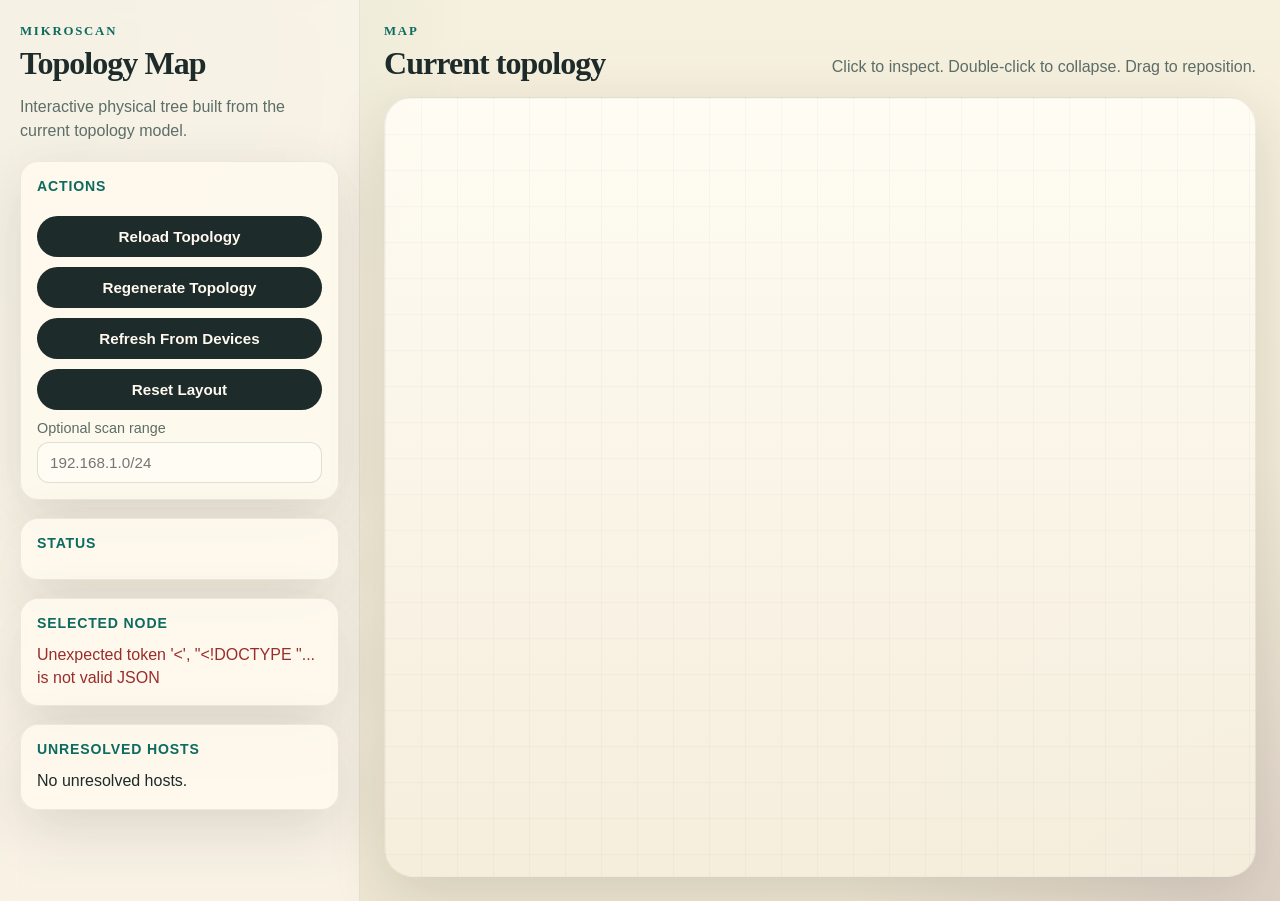
==== addons/mikroscan/app/web/index.html @ fddc59d4 "Add Home Assistant app packaging for Mikroscan Add a Home Assistant app repository scaffold with a M" ====
<!DOCTYPE html>
<html lang="en">
<head>
  <meta charset="utf-8">
  <meta name="viewport" content="width=device-width, initial-scale=1">
  <title>Mikroscan Topology</title>
  <link rel="stylesheet" href="styles.css">
</head>
<body>
  <div class="shell">
    <aside class="sidebar">
      <div class="brand">
        <div class="eyebrow">Mikroscan</div>
        <h1>Topology Map</h1>
        <p class="lede">Interactive physical tree built from the current topology model.</p>
      </div>

      <section class="panel actions">
        <div class="panel-title">Actions</div>
        <button id="refresh-topology" type="button">Reload Topology</button>
        <button id="generate-topology" type="button">Regenerate Topology</button>
        <button id="scan-network" type="button">Refresh From Devices</button>
        <button id="reset-layout" type="button">Reset Layout</button>
        <label class="field">
          <span>Optional scan range</span>
          <input id="scan-range" type="text" placeholder="192.168.1.0/24">
        </label>
      </section>

      <section class="panel status">
        <div class="panel-title">Status</div>
        <dl id="status-grid" class="status-grid"></dl>
      </section>

      <section class="panel details">
        <div class="panel-title">Selected Node</div>
        <div id="node-details" class="details-body">Click a node to inspect it.</div>
      </section>

      <section class="panel unresolved">
        <div class="panel-title">Unresolved Hosts</div>
        <div id="unresolved-hosts" class="unresolved-list">No unresolved hosts.</div>
      </section>
    </aside>

    <main class="workspace">
      <div class="workspace-header">
        <div>
          <div class="eyebrow">Map</div>
          <h2 id="map-title">Current topology</h2>
        </div>
        <div class="hint">Click to inspect. Double-click to collapse. Drag to reposition.</div>
      </div>

      <div id="canvas-wrapper" class="canvas-wrapper">
        <svg id="edge-layer" class="edge-layer"></svg>
        <div id="node-layer" class="node-layer"></div>
      </div>
    </main>
  </div>

  <script src="app.js"></script>
</body>
</html>
---- addons/mikroscan/app/web/styles.css ----
:root {
  --bg: #efe7d2;
  --paper: rgba(255, 250, 238, 0.88);
  --ink: #1d2b2a;
  --muted: #5d6d68;
  --line: rgba(29, 43, 42, 0.18);
  --accent: #0d6b60;
  --accent-soft: rgba(13, 107, 96, 0.12);
  --device: #1b5e7a;
  --interface: #8a4f21;
  --host: #436b24;
  --segment: #6b3f78;
  --danger: #9b2c2c;
  --shadow: 0 18px 60px rgba(33, 32, 27, 0.14);
}

* {
  box-sizing: border-box;
}

html,
body {
  margin: 0;
  min-height: 100%;
  background:
    radial-gradient(circle at top left, rgba(13, 107, 96, 0.12), transparent 30%),
    radial-gradient(circle at bottom right, rgba(107, 63, 120, 0.12), transparent 28%),
    linear-gradient(180deg, #f6f0de 0%, #efe7d2 100%);
  color: var(--ink);
  font-family: Georgia, "Times New Roman", serif;
}

body {
  min-height: 100vh;
}

.shell {
  display: grid;
  grid-template-columns: 360px minmax(0, 1fr);
  min-height: 100vh;
}

.sidebar {
  padding: 24px 20px;
  border-right: 1px solid rgba(29, 43, 42, 0.08);
  background: rgba(250, 245, 234, 0.82);
  backdrop-filter: blur(10px);
}

.workspace {
  padding: 24px;
  min-width: 0;
}

.brand h1,
.workspace-header h2 {
  margin: 0;
  font-size: 2rem;
  line-height: 1;
  letter-spacing: -0.03em;
}

.lede,
.hint,
.panel,
.status-grid,
.details-body,
.unresolved-list,
button,
input {
  font-family: "Trebuchet MS", "Lucida Sans Unicode", "Lucida Grande", sans-serif;
}

.eyebrow {
  margin-bottom: 8px;
  color: var(--accent);
  font-size: 0.8rem;
  font-weight: 700;
  text-transform: uppercase;
  letter-spacing: 0.14em;
}

.lede,
.hint {
  color: var(--muted);
  line-height: 1.5;
}

.panel {
  margin-top: 18px;
  padding: 16px;
  background: var(--paper);
  border: 1px solid rgba(29, 43, 42, 0.08);
  border-radius: 18px;
  box-shadow: var(--shadow);
}

.panel-title {
  margin-bottom: 12px;
  font-size: 0.88rem;
  font-weight: 700;
  color: var(--accent);
  letter-spacing: 0.06em;
  text-transform: uppercase;
}

.actions {
  display: grid;
  gap: 10px;
}

button {
  border: 0;
  border-radius: 999px;
  padding: 12px 16px;
  background: var(--ink);
  color: #fff9f0;
  font-size: 0.95rem;
  font-weight: 700;
  cursor: pointer;
  transition: transform 120ms ease, opacity 120ms ease, background 120ms ease;
}

button:hover {
  transform: translateY(-1px);
}

button:disabled {
  opacity: 0.55;
  cursor: not-allowed;
  transform: none;
}

.field {
  display: grid;
  gap: 6px;
  font-size: 0.9rem;
  color: var(--muted);
}

input {
  border: 1px solid rgba(29, 43, 42, 0.14);
  border-radius: 12px;
  padding: 11px 12px;
  background: rgba(255, 252, 244, 0.92);
  color: var(--ink);
  font-size: 0.95rem;
}

.status-grid {
  display: grid;
  grid-template-columns: max-content 1fr;
  gap: 8px 12px;
  margin: 0;
}

.status-grid dt {
  color: var(--muted);
  font-weight: 700;
}

.status-grid dd {
  margin: 0;
}

.details-body,
.unresolved-list {
  color: var(--ink);
  line-height: 1.45;
}

.details-body dl {
  display: grid;
  grid-template-columns: max-content 1fr;
  gap: 8px 12px;
  margin: 0;
}

.details-body dt {
  color: var(--muted);
  font-weight: 700;
}

.details-body dd {
  margin: 0;
  word-break: break-word;
}

.unresolved-list ul {
  margin: 0;
  padding-left: 18px;
}

.workspace-header {
  display: flex;
  justify-content: space-between;
  align-items: end;
  gap: 16px;
  margin-bottom: 18px;
}

.canvas-wrapper {
  position: relative;
  overflow: auto;
  height: calc(100vh - 120px);
  border: 1px solid rgba(29, 43, 42, 0.08);
  border-radius: 28px;
  background:
    linear-gradient(90deg, rgba(29, 43, 42, 0.03) 1px, transparent 1px),
    linear-gradient(rgba(29, 43, 42, 0.03) 1px, transparent 1px),
    linear-gradient(180deg, rgba(255, 252, 244, 0.95), rgba(245, 238, 221, 0.95));
  background-size: 36px 36px, 36px 36px, auto;
  box-shadow: var(--shadow);
}

.edge-layer,
.node-layer {
  position: absolute;
  inset: 0;
}

.edge-layer {
  overflow: visible;
  pointer-events: none;
}

.edge-line {
  stroke: var(--line);
  stroke-width: 2.5;
  fill: none;
}

.node-layer {
  pointer-events: none;
}

.topology-node {
  position: absolute;
  min-width: 180px;
  max-width: 260px;
  padding: 10px 12px;
  border-radius: 16px;
  border: 1px solid rgba(29, 43, 42, 0.08);
  background: rgba(255, 251, 242, 0.94);
  box-shadow: 0 10px 28px rgba(29, 43, 42, 0.12);
  cursor: grab;
  pointer-events: auto;
  user-select: none;
}

.topology-node.selected {
  outline: 3px solid rgba(13, 107, 96, 0.24);
}

.topology-node.collapsed {
  opacity: 0.84;
}

.topology-node.device {
  border-left: 8px solid var(--device);
}

.topology-node.interface {
  border-left: 8px solid var(--interface);
}

.topology-node.host {
  border-left: 8px solid var(--host);
}

.topology-node.segment {
  border-left: 8px solid var(--segment);
}

.node-kind {
  margin-bottom: 4px;
  color: var(--muted);
  font-size: 0.72rem;
  font-weight: 700;
  text-transform: uppercase;
  letter-spacing: 0.12em;
}

.node-label {
  font-size: 0.98rem;
  font-weight: 700;
  line-height: 1.3;
  word-break: break-word;
}

.node-meta {
  margin-top: 6px;
  color: var(--muted);
  font-size: 0.8rem;
  line-height: 1.35;
  word-break: break-word;
}

.pill {
  display: inline-flex;
  align-items: center;
  margin: 4px 8px 0 0;
  padding: 3px 8px;
  border-radius: 999px;
  background: var(--accent-soft);
  color: var(--accent);
  font-size: 0.76rem;
  font-weight: 700;
}

.error {
  color: var(--danger);
}

@media (max-width: 1080px) {
  .shell {
    grid-template-columns: 1fr;
  }

  .sidebar {
    border-right: 0;
    border-bottom: 1px solid rgba(29, 43, 42, 0.08);
  }

  .workspace {
    padding-top: 18px;
  }

  .workspace-header {
    flex-direction: column;
    align-items: start;
  }

  .canvas-wrapper {
    height: 72vh;
  }
}
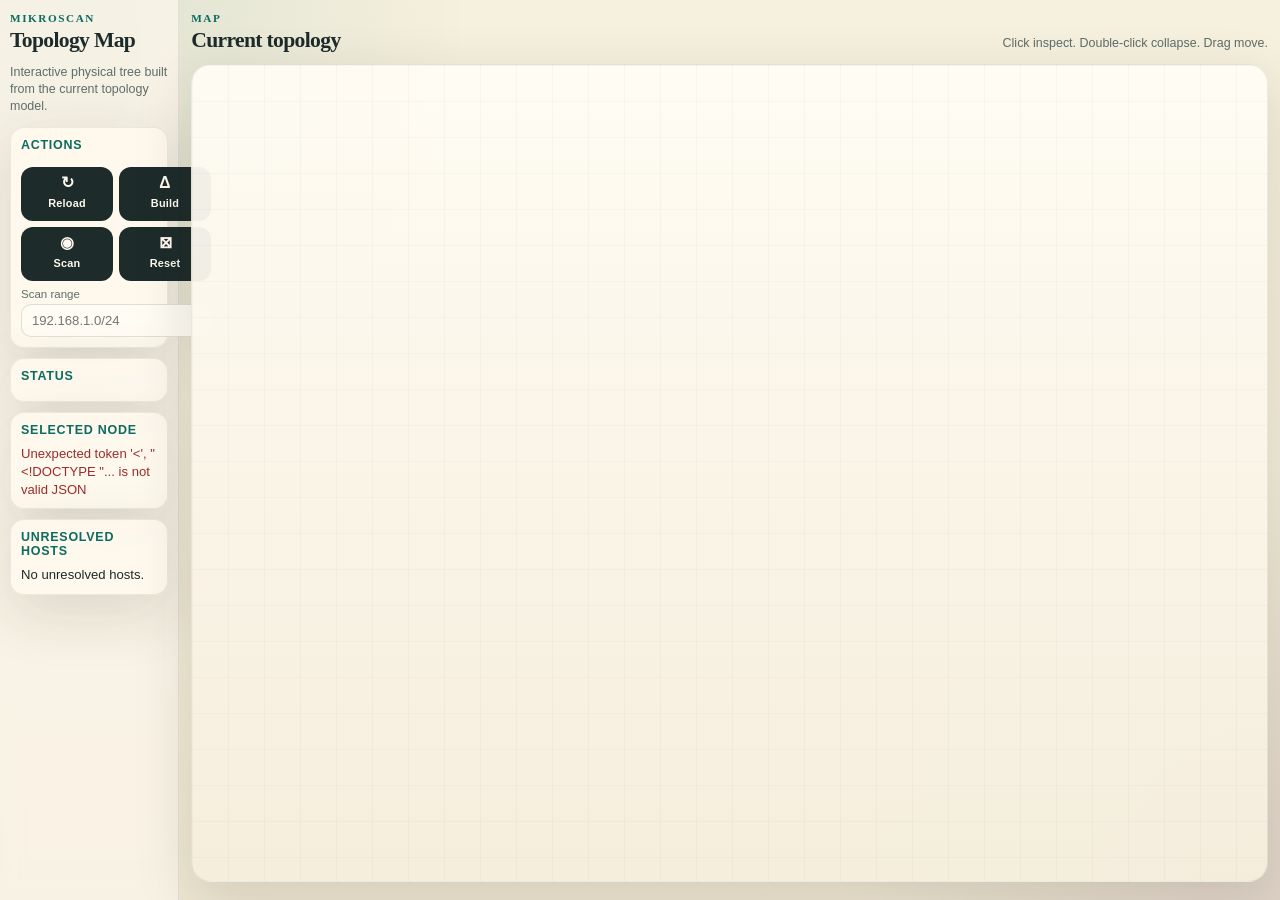
==== commit 7b4f4bd6: "Sync add-on bundled web UI Update the web assets bundled into the Home Assistant add-on so its ingre" ====
--- a/addons/mikroscan/app/web/index.html
+++ b/addons/mikroscan/app/web/index.html
@@ -17,12 +17,26 @@
 
       <section class="panel actions">
         <div class="panel-title">Actions</div>
-        <button id="refresh-topology" type="button">Reload Topology</button>
-        <button id="generate-topology" type="button">Regenerate Topology</button>
-        <button id="scan-network" type="button">Refresh From Devices</button>
-        <button id="reset-layout" type="button">Reset Layout</button>
+        <div class="action-grid">
+          <button id="refresh-topology" class="icon-button" type="button" title="Reload topology" aria-label="Reload topology">
+            <span class="icon" aria-hidden="true">&#8635;</span>
+            <span class="button-label">Reload</span>
+          </button>
+          <button id="generate-topology" class="icon-button" type="button" title="Regenerate topology" aria-label="Regenerate topology">
+            <span class="icon" aria-hidden="true">&#916;</span>
+            <span class="button-label">Build</span>
+          </button>
+          <button id="scan-network" class="icon-button" type="button" title="Refresh from devices" aria-label="Refresh from devices">
+            <span class="icon" aria-hidden="true">&#9673;</span>
+            <span class="button-label">Scan</span>
+          </button>
+          <button id="reset-layout" class="icon-button" type="button" title="Reset layout" aria-label="Reset layout">
+            <span class="icon" aria-hidden="true">&#8864;</span>
+            <span class="button-label">Reset</span>
+          </button>
+        </div>
         <label class="field">
-          <span>Optional scan range</span>
+          <span>Scan range</span>
           <input id="scan-range" type="text" placeholder="192.168.1.0/24">
         </label>
       </section>
@@ -49,7 +63,7 @@
           <div class="eyebrow">Map</div>
           <h2 id="map-title">Current topology</h2>
         </div>
-        <div class="hint">Click to inspect. Double-click to collapse. Drag to reposition.</div>
+        <div class="hint">Click inspect. Double-click collapse. Drag move.</div>
       </div>
 
       <div id="canvas-wrapper" class="canvas-wrapper">
--- a/addons/mikroscan/app/web/styles.css
+++ b/addons/mikroscan/app/web/styles.css
@@ -36,26 +36,26 @@
 
 .shell {
   display: grid;
-  grid-template-columns: 360px minmax(0, 1fr);
+  grid-template-columns: clamp(160px, 14vw, 220px) minmax(0, 1fr);
   min-height: 100vh;
 }
 
 .sidebar {
-  padding: 24px 20px;
+  padding: 12px 10px;
   border-right: 1px solid rgba(29, 43, 42, 0.08);
   background: rgba(250, 245, 234, 0.82);
   backdrop-filter: blur(10px);
 }
 
 .workspace {
-  padding: 24px;
+  padding: 12px;
   min-width: 0;
 }
 
 .brand h1,
 .workspace-header h2 {
   margin: 0;
-  font-size: 2rem;
+  font-size: 1.35rem;
   line-height: 1;
   letter-spacing: -0.03em;
 }
@@ -72,9 +72,9 @@
 }
 
 .eyebrow {
-  margin-bottom: 8px;
+  margin-bottom: 6px;
   color: var(--accent);
-  font-size: 0.8rem;
+  font-size: 0.7rem;
   font-weight: 700;
   text-transform: uppercase;
   letter-spacing: 0.14em;
@@ -83,21 +83,22 @@
 .lede,
 .hint {
   color: var(--muted);
-  line-height: 1.5;
+  line-height: 1.35;
+  font-size: 0.78rem;
 }
 
 .panel {
-  margin-top: 18px;
-  padding: 16px;
+  margin-top: 10px;
+  padding: 10px;
   background: var(--paper);
   border: 1px solid rgba(29, 43, 42, 0.08);
-  border-radius: 18px;
+  border-radius: 14px;
   box-shadow: var(--shadow);
 }
 
 .panel-title {
-  margin-bottom: 12px;
-  font-size: 0.88rem;
+  margin-bottom: 8px;
+  font-size: 0.78rem;
   font-weight: 700;
   color: var(--accent);
   letter-spacing: 0.06em;
@@ -106,19 +107,43 @@
 
 .actions {
   display: grid;
-  gap: 10px;
+  gap: 7px;
+}
+
+.action-grid {
+  display: grid;
+  grid-template-columns: repeat(2, minmax(0, 1fr));
+  gap: 6px;
 }
 
 button {
   border: 0;
-  border-radius: 999px;
-  padding: 12px 16px;
+  border-radius: 12px;
+  padding: 8px 10px;
   background: var(--ink);
   color: #fff9f0;
-  font-size: 0.95rem;
+  font-size: 0.76rem;
   font-weight: 700;
   cursor: pointer;
   transition: transform 120ms ease, opacity 120ms ease, background 120ms ease;
+}
+
+.icon-button {
+  display: inline-grid;
+  justify-items: center;
+  gap: 3px;
+  min-height: 54px;
+  text-align: center;
+}
+
+.icon-button .icon {
+  font-size: 0.98rem;
+  line-height: 1;
+}
+
+.icon-button .button-label {
+  font-size: 0.68rem;
+  letter-spacing: 0.02em;
 }
 
 button:hover {
@@ -133,25 +158,26 @@
 
 .field {
   display: grid;
-  gap: 6px;
-  font-size: 0.9rem;
+  gap: 4px;
+  font-size: 0.72rem;
   color: var(--muted);
 }
 
 input {
   border: 1px solid rgba(29, 43, 42, 0.14);
-  border-radius: 12px;
-  padding: 11px 12px;
+  border-radius: 10px;
+  padding: 8px 10px;
   background: rgba(255, 252, 244, 0.92);
   color: var(--ink);
-  font-size: 0.95rem;
+  font-size: 0.82rem;
 }
 
 .status-grid {
   display: grid;
   grid-template-columns: max-content 1fr;
-  gap: 8px 12px;
-  margin: 0;
+  gap: 6px 10px;
+  margin: 0;
+  font-size: 0.82rem;
 }
 
 .status-grid dt {
@@ -166,13 +192,14 @@
 .details-body,
 .unresolved-list {
   color: var(--ink);
-  line-height: 1.45;
+  line-height: 1.35;
+  font-size: 0.82rem;
 }
 
 .details-body dl {
   display: grid;
   grid-template-columns: max-content 1fr;
-  gap: 8px 12px;
+  gap: 6px 10px;
   margin: 0;
 }
 
@@ -188,23 +215,23 @@
 
 .unresolved-list ul {
   margin: 0;
-  padding-left: 18px;
+  padding-left: 16px;
 }
 
 .workspace-header {
   display: flex;
   justify-content: space-between;
   align-items: end;
-  gap: 16px;
-  margin-bottom: 18px;
+  gap: 12px;
+  margin-bottom: 12px;
 }
 
 .canvas-wrapper {
   position: relative;
   overflow: auto;
-  height: calc(100vh - 120px);
+  height: calc(100vh - 82px);
   border: 1px solid rgba(29, 43, 42, 0.08);
-  border-radius: 28px;
+  border-radius: 20px;
   background:
     linear-gradient(90deg, rgba(29, 43, 42, 0.03) 1px, transparent 1px),
     linear-gradient(rgba(29, 43, 42, 0.03) 1px, transparent 1px),
@@ -226,7 +253,7 @@
 
 .edge-line {
   stroke: var(--line);
-  stroke-width: 2.5;
+  stroke-width: 2;
   fill: none;
 }
 
@@ -236,20 +263,20 @@
 
 .topology-node {
   position: absolute;
-  min-width: 180px;
-  max-width: 260px;
-  padding: 10px 12px;
-  border-radius: 16px;
+  min-width: 132px;
+  max-width: 190px;
+  padding: 7px 9px;
+  border-radius: 12px;
   border: 1px solid rgba(29, 43, 42, 0.08);
   background: rgba(255, 251, 242, 0.94);
-  box-shadow: 0 10px 28px rgba(29, 43, 42, 0.12);
+  box-shadow: 0 7px 20px rgba(29, 43, 42, 0.1);
   cursor: grab;
   pointer-events: auto;
   user-select: none;
 }
 
 .topology-node.selected {
-  outline: 3px solid rgba(13, 107, 96, 0.24);
+  outline: 2px solid rgba(13, 107, 96, 0.24);
 }
 
 .topology-node.collapsed {
@@ -257,54 +284,54 @@
 }
 
 .topology-node.device {
-  border-left: 8px solid var(--device);
+  border-left: 6px solid var(--device);
 }
 
 .topology-node.interface {
-  border-left: 8px solid var(--interface);
+  border-left: 6px solid var(--interface);
 }
 
 .topology-node.host {
-  border-left: 8px solid var(--host);
+  border-left: 6px solid var(--host);
 }
 
 .topology-node.segment {
-  border-left: 8px solid var(--segment);
+  border-left: 6px solid var(--segment);
 }
 
 .node-kind {
-  margin-bottom: 4px;
-  color: var(--muted);
-  font-size: 0.72rem;
+  margin-bottom: 2px;
+  color: var(--muted);
+  font-size: 0.6rem;
   font-weight: 700;
   text-transform: uppercase;
-  letter-spacing: 0.12em;
+  letter-spacing: 0.09em;
 }
 
 .node-label {
-  font-size: 0.98rem;
-  font-weight: 700;
-  line-height: 1.3;
+  font-size: 0.8rem;
+  font-weight: 700;
+  line-height: 1.2;
   word-break: break-word;
 }
 
 .node-meta {
-  margin-top: 6px;
-  color: var(--muted);
-  font-size: 0.8rem;
-  line-height: 1.35;
+  margin-top: 4px;
+  color: var(--muted);
+  font-size: 0.68rem;
+  line-height: 1.2;
   word-break: break-word;
 }
 
 .pill {
   display: inline-flex;
   align-items: center;
-  margin: 4px 8px 0 0;
-  padding: 3px 8px;
+  margin: 3px 5px 0 0;
+  padding: 2px 6px;
   border-radius: 999px;
   background: var(--accent-soft);
   color: var(--accent);
-  font-size: 0.76rem;
+  font-size: 0.64rem;
   font-weight: 700;
 }
 
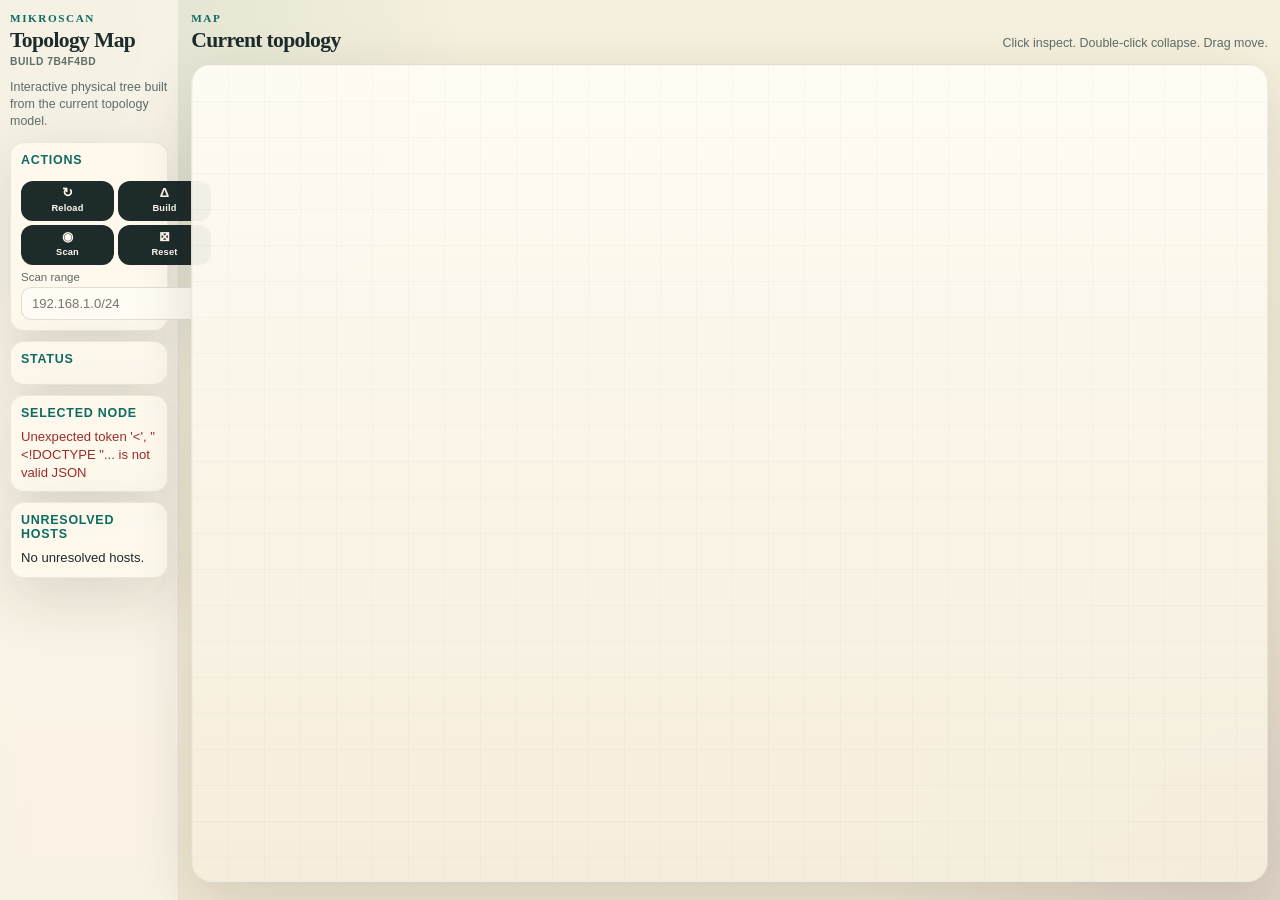
==== commit 9a2ccd82: "Show bundled UI build id Display the previous commit id under the topology title in both the standal" ====
--- a/addons/mikroscan/app/web/index.html
+++ b/addons/mikroscan/app/web/index.html
@@ -12,6 +12,7 @@
       <div class="brand">
         <div class="eyebrow">Mikroscan</div>
         <h1>Topology Map</h1>
+        <div class="build-id">build 7b4f4bd</div>
         <p class="lede">Interactive physical tree built from the current topology model.</p>
       </div>
 
--- a/addons/mikroscan/app/web/styles.css
+++ b/addons/mikroscan/app/web/styles.css
@@ -60,6 +60,16 @@
   letter-spacing: -0.03em;
 }
 
+.build-id {
+  margin-top: 4px;
+  color: var(--muted);
+  font-family: "Trebuchet MS", "Lucida Sans Unicode", "Lucida Grande", sans-serif;
+  font-size: 0.64rem;
+  font-weight: 700;
+  letter-spacing: 0.05em;
+  text-transform: uppercase;
+}
+
 .lede,
 .hint,
 .panel,
@@ -107,13 +117,13 @@
 
 .actions {
   display: grid;
-  gap: 7px;
+  gap: 6px;
 }
 
 .action-grid {
   display: grid;
   grid-template-columns: repeat(2, minmax(0, 1fr));
-  gap: 6px;
+  gap: 4px;
 }
 
 button {
@@ -131,19 +141,21 @@
 .icon-button {
   display: inline-grid;
   justify-items: center;
-  gap: 3px;
-  min-height: 54px;
+  gap: 2px;
+  min-height: 40px;
+  padding: 5px 6px;
   text-align: center;
 }
 
 .icon-button .icon {
-  font-size: 0.98rem;
+  font-size: 0.82rem;
   line-height: 1;
 }
 
 .icon-button .button-label {
-  font-size: 0.68rem;
+  font-size: 0.58rem;
   letter-spacing: 0.02em;
+  line-height: 1;
 }
 
 button:hover {
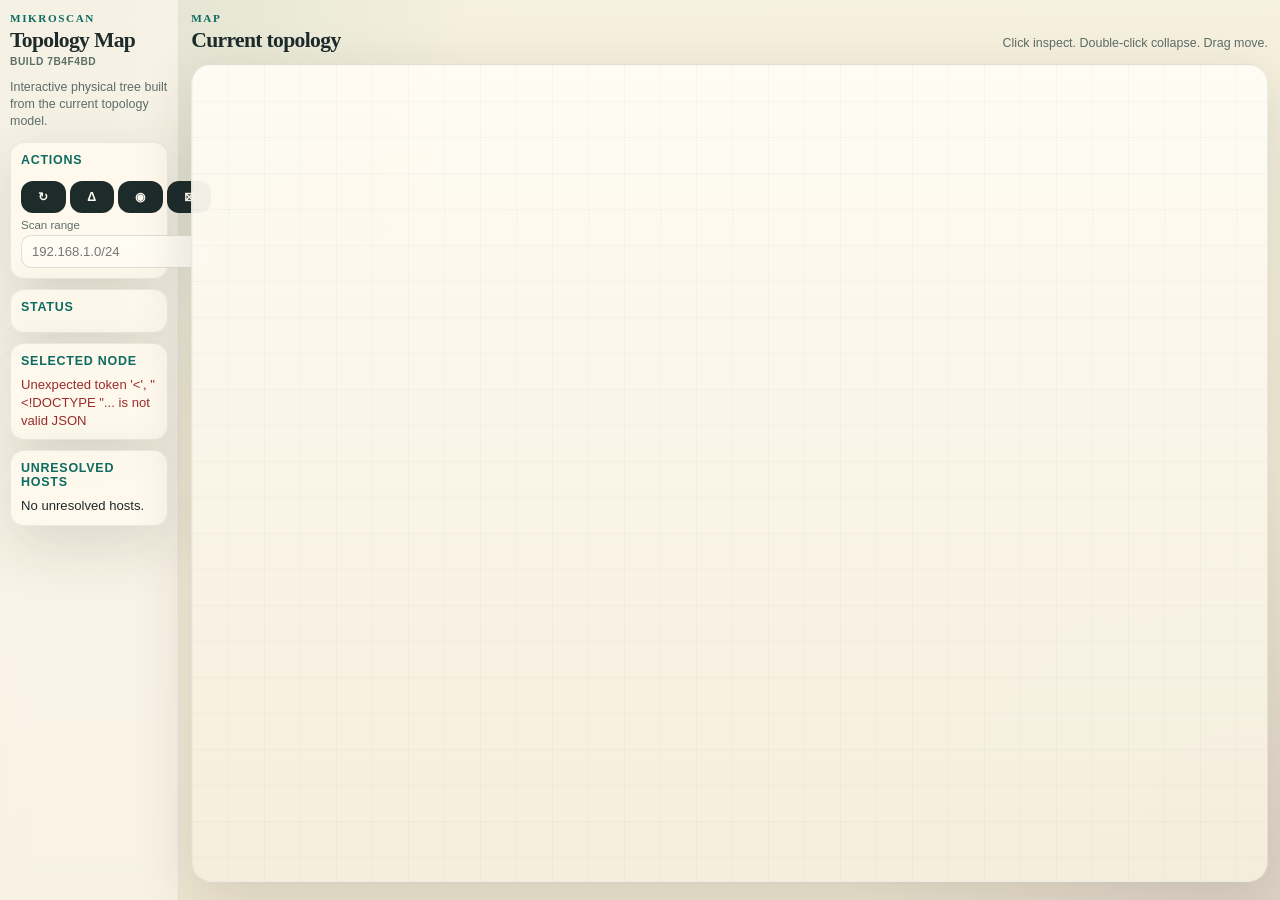
==== commit bb5b328b: "Compress sidebar action buttons Switch the standalone and add-on sidebar controls to compact icon-on" ====
--- a/addons/mikroscan/app/web/index.html
+++ b/addons/mikroscan/app/web/index.html
@@ -21,19 +21,15 @@
         <div class="action-grid">
           <button id="refresh-topology" class="icon-button" type="button" title="Reload topology" aria-label="Reload topology">
             <span class="icon" aria-hidden="true">&#8635;</span>
-            <span class="button-label">Reload</span>
           </button>
           <button id="generate-topology" class="icon-button" type="button" title="Regenerate topology" aria-label="Regenerate topology">
             <span class="icon" aria-hidden="true">&#916;</span>
-            <span class="button-label">Build</span>
           </button>
           <button id="scan-network" class="icon-button" type="button" title="Refresh from devices" aria-label="Refresh from devices">
             <span class="icon" aria-hidden="true">&#9673;</span>
-            <span class="button-label">Scan</span>
           </button>
           <button id="reset-layout" class="icon-button" type="button" title="Reset layout" aria-label="Reset layout">
             <span class="icon" aria-hidden="true">&#8864;</span>
-            <span class="button-label">Reset</span>
           </button>
         </div>
         <label class="field">
--- a/addons/mikroscan/app/web/styles.css
+++ b/addons/mikroscan/app/web/styles.css
@@ -122,7 +122,7 @@
 
 .action-grid {
   display: grid;
-  grid-template-columns: repeat(2, minmax(0, 1fr));
+  grid-template-columns: repeat(4, minmax(0, 1fr));
   gap: 4px;
 }
 
@@ -139,22 +139,17 @@
 }
 
 .icon-button {
-  display: inline-grid;
+  display: inline-flex;
+  align-items: center;
+  justify-content: center;
   justify-items: center;
-  gap: 2px;
-  min-height: 40px;
-  padding: 5px 6px;
+  min-height: 32px;
+  padding: 4px;
   text-align: center;
 }
 
 .icon-button .icon {
-  font-size: 0.82rem;
-  line-height: 1;
-}
-
-.icon-button .button-label {
-  font-size: 0.58rem;
-  letter-spacing: 0.02em;
+  font-size: 0.78rem;
   line-height: 1;
 }
 
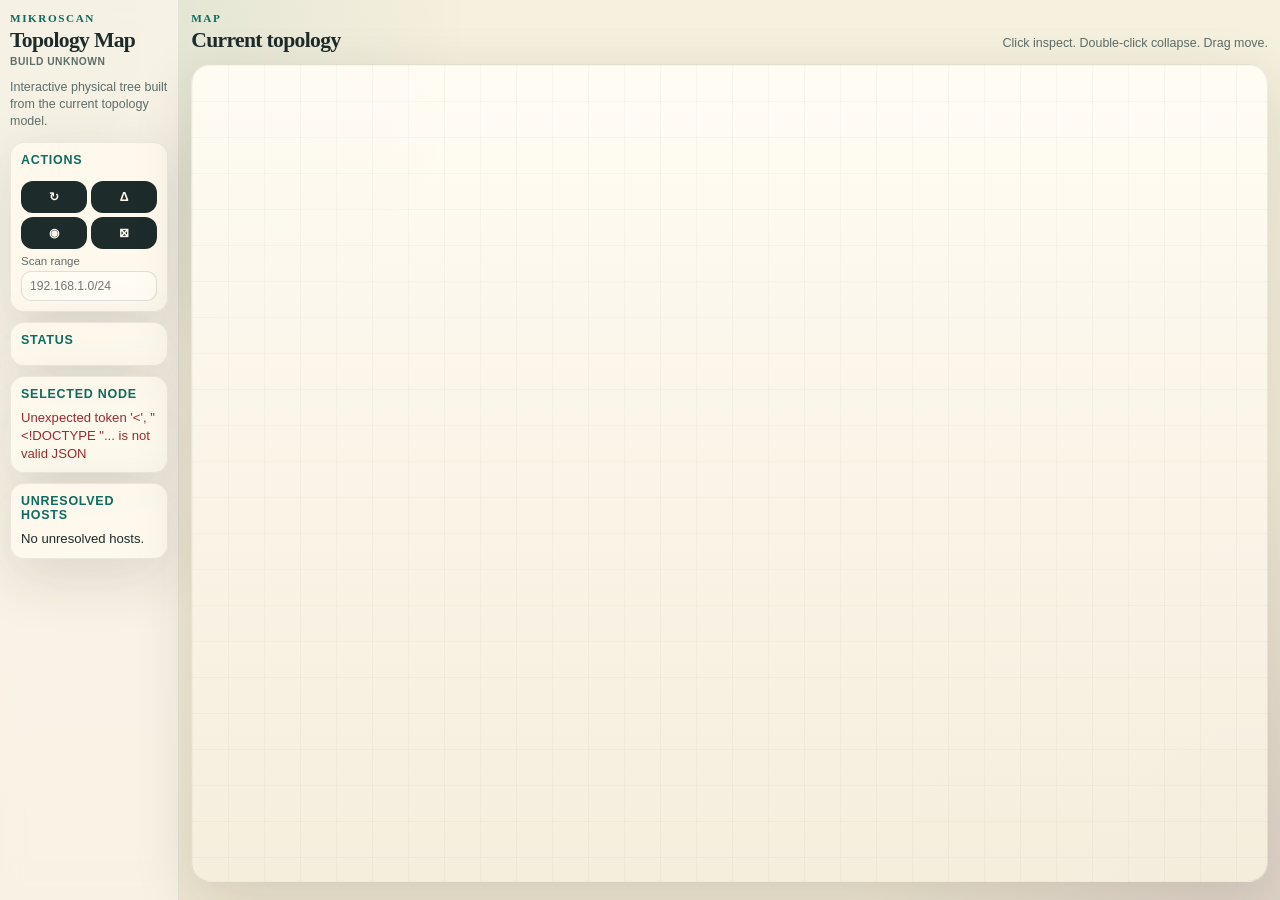
==== commit ccc19ee1: "Automate UI build id updates Replace the hardcoded web build marker with a build id served by the ba" ====
--- a/addons/mikroscan/app/web/index.html
+++ b/addons/mikroscan/app/web/index.html
@@ -12,7 +12,7 @@
       <div class="brand">
         <div class="eyebrow">Mikroscan</div>
         <h1>Topology Map</h1>
-        <div class="build-id">build 7b4f4bd</div>
+        <div id="build-id" class="build-id">build unknown</div>
         <p class="lede">Interactive physical tree built from the current topology model.</p>
       </div>
 
--- a/addons/mikroscan/app/web/styles.css
+++ b/addons/mikroscan/app/web/styles.css
@@ -118,12 +118,14 @@
 .actions {
   display: grid;
   gap: 6px;
+  width: 100%;
 }
 
 .action-grid {
   display: grid;
-  grid-template-columns: repeat(4, minmax(0, 1fr));
+  grid-template-columns: repeat(2, minmax(0, 1fr));
   gap: 4px;
+  width: 100%;
 }
 
 button {
@@ -168,15 +170,19 @@
   gap: 4px;
   font-size: 0.72rem;
   color: var(--muted);
+  width: 100%;
 }
 
 input {
+  display: block;
+  width: 100%;
+  max-width: 100%;
   border: 1px solid rgba(29, 43, 42, 0.14);
   border-radius: 10px;
-  padding: 8px 10px;
+  padding: 7px 8px;
   background: rgba(255, 252, 244, 0.92);
   color: var(--ink);
-  font-size: 0.82rem;
+  font-size: 0.76rem;
 }
 
 .status-grid {
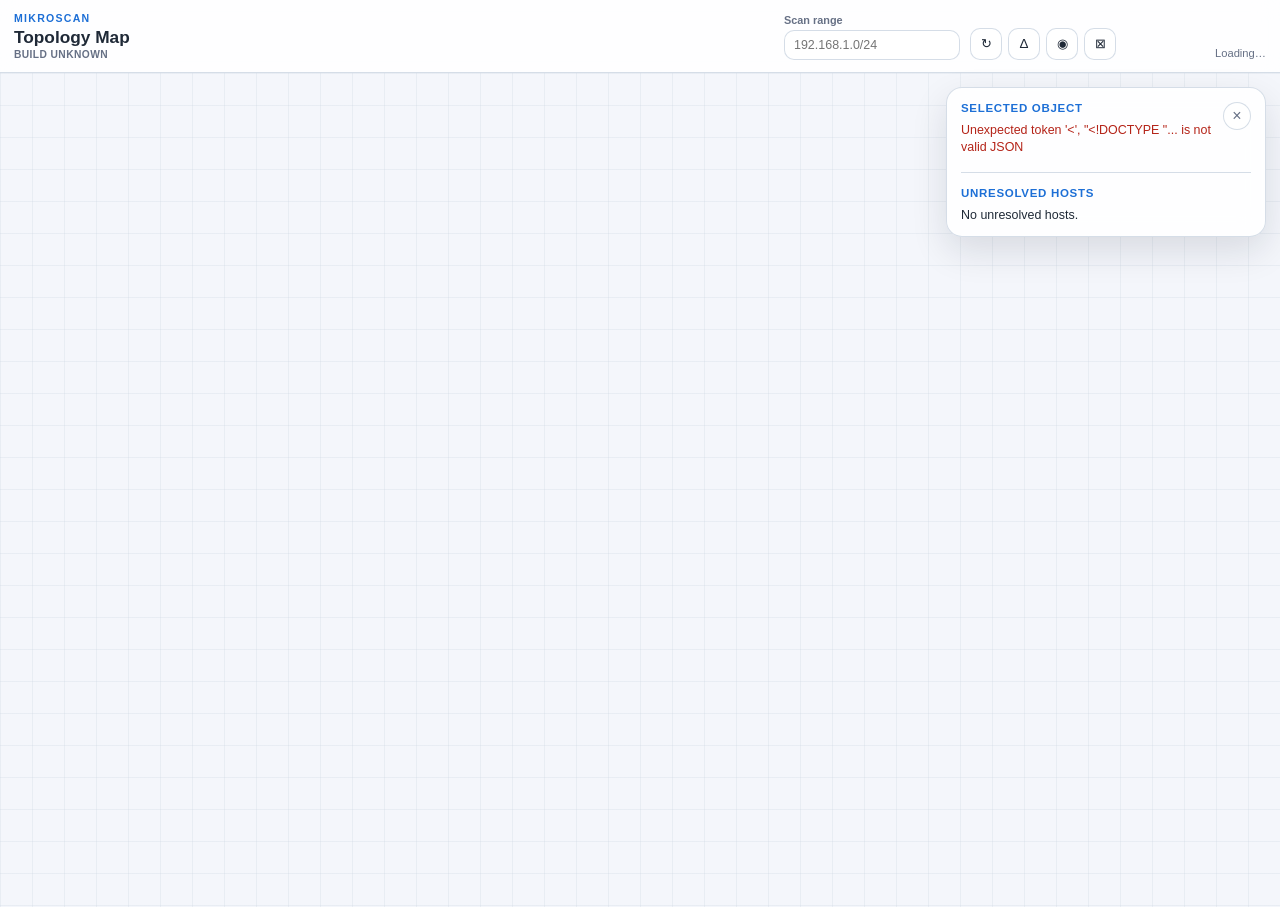
==== commit ba128dec: "Rework topology web presentation Replace the sidebar-heavy topology view with a map-first layout bui" ====
--- a/addons/mikroscan/app/web/index.html
+++ b/addons/mikroscan/app/web/index.html
@@ -7,18 +7,21 @@
   <link rel="stylesheet" href="styles.css">
 </head>
 <body>
-  <div class="shell">
-    <aside class="sidebar">
-      <div class="brand">
+  <div class="app-shell">
+    <header class="topbar">
+      <div class="title-block">
         <div class="eyebrow">Mikroscan</div>
-        <h1>Topology Map</h1>
+        <h1 id="map-title">Topology Map</h1>
         <div id="build-id" class="build-id">build unknown</div>
-        <p class="lede">Interactive physical tree built from the current topology model.</p>
       </div>
 
-      <section class="panel actions">
-        <div class="panel-title">Actions</div>
-        <div class="action-grid">
+      <div class="topbar-controls">
+        <label class="scan-field">
+          <span>Scan range</span>
+          <input id="scan-range" type="text" placeholder="192.168.1.0/24">
+        </label>
+
+        <div class="action-row">
           <button id="refresh-topology" class="icon-button" type="button" title="Reload topology" aria-label="Reload topology">
             <span class="icon" aria-hidden="true">&#8635;</span>
           </button>
@@ -32,41 +35,31 @@
             <span class="icon" aria-hidden="true">&#8864;</span>
           </button>
         </div>
-        <label class="field">
-          <span>Scan range</span>
-          <input id="scan-range" type="text" placeholder="192.168.1.0/24">
-        </label>
-      </section>
 
-      <section class="panel status">
-        <div class="panel-title">Status</div>
-        <dl id="status-grid" class="status-grid"></dl>
-      </section>
+        <div id="status-summary" class="status-summary">Loading…</div>
+      </div>
+    </header>
 
-      <section class="panel details">
-        <div class="panel-title">Selected Node</div>
-        <div id="node-details" class="details-body">Click a node to inspect it.</div>
-      </section>
-
-      <section class="panel unresolved">
-        <div class="panel-title">Unresolved Hosts</div>
-        <div id="unresolved-hosts" class="unresolved-list">No unresolved hosts.</div>
-      </section>
-    </aside>
-
-    <main class="workspace">
-      <div class="workspace-header">
-        <div>
-          <div class="eyebrow">Map</div>
-          <h2 id="map-title">Current topology</h2>
-        </div>
-        <div class="hint">Click inspect. Double-click collapse. Drag move.</div>
+    <main class="map-shell">
+      <div id="canvas-wrapper" class="canvas-wrapper">
+        <svg id="edge-layer" class="edge-layer"></svg>
+        <div id="edge-label-layer" class="edge-label-layer"></div>
+        <div id="node-layer" class="node-layer"></div>
       </div>
 
-      <div id="canvas-wrapper" class="canvas-wrapper">
-        <svg id="edge-layer" class="edge-layer"></svg>
-        <div id="node-layer" class="node-layer"></div>
-      </div>
+      <aside id="details-drawer" class="details-drawer">
+        <button id="close-drawer" class="drawer-close" type="button" aria-label="Close details drawer">&times;</button>
+
+        <section class="drawer-section">
+          <div class="drawer-title">Selected Object</div>
+          <div id="node-details" class="details-body">Click a node to inspect it.</div>
+        </section>
+
+        <section class="drawer-section">
+          <div class="drawer-title">Unresolved Hosts</div>
+          <div id="unresolved-hosts" class="unresolved-list">No unresolved hosts.</div>
+        </section>
+      </aside>
     </main>
   </div>
 
--- a/addons/mikroscan/app/web/styles.css
+++ b/addons/mikroscan/app/web/styles.css
@@ -1,17 +1,17 @@
 :root {
-  --bg: #efe7d2;
-  --paper: rgba(255, 250, 238, 0.88);
-  --ink: #1d2b2a;
-  --muted: #5d6d68;
-  --line: rgba(29, 43, 42, 0.18);
-  --accent: #0d6b60;
-  --accent-soft: rgba(13, 107, 96, 0.12);
-  --device: #1b5e7a;
-  --interface: #8a4f21;
-  --host: #436b24;
-  --segment: #6b3f78;
-  --danger: #9b2c2c;
-  --shadow: 0 18px 60px rgba(33, 32, 27, 0.14);
+  --app-bg: var(--lovelace-background, #f4f6fb);
+  --surface: var(--card-background-color, rgba(255, 255, 255, 0.96));
+  --surface-strong: var(--ha-card-background, #ffffff);
+  --ink: var(--primary-text-color, #1f2937);
+  --muted: var(--secondary-text-color, #667085);
+  --line: color-mix(in srgb, var(--divider-color, #cfd8e3) 86%, transparent);
+  --accent: var(--primary-color, #1d6fd6);
+  --accent-soft: color-mix(in srgb, var(--primary-color, #1d6fd6) 16%, transparent);
+  --device: #2b6cb0;
+  --host: #4f8a3a;
+  --segment: #7a4ea3;
+  --logical: #b36b00;
+  --shadow: 0 14px 36px rgba(15, 23, 42, 0.12);
 }
 
 * {
@@ -22,191 +22,302 @@
 body {
   margin: 0;
   min-height: 100%;
-  background:
-    radial-gradient(circle at top left, rgba(13, 107, 96, 0.12), transparent 30%),
-    radial-gradient(circle at bottom right, rgba(107, 63, 120, 0.12), transparent 28%),
-    linear-gradient(180deg, #f6f0de 0%, #efe7d2 100%);
+  background: var(--app-bg);
   color: var(--ink);
-  font-family: Georgia, "Times New Roman", serif;
+  font-family: var(
+    --paper-font-body1_-_font-family,
+    "Segoe UI",
+    Roboto,
+    Arial,
+    sans-serif
+  );
 }
 
 body {
   min-height: 100vh;
 }
 
-.shell {
+.app-shell {
   display: grid;
-  grid-template-columns: clamp(160px, 14vw, 220px) minmax(0, 1fr);
+  grid-template-rows: auto minmax(0, 1fr);
   min-height: 100vh;
 }
 
-.sidebar {
-  padding: 12px 10px;
-  border-right: 1px solid rgba(29, 43, 42, 0.08);
-  background: rgba(250, 245, 234, 0.82);
-  backdrop-filter: blur(10px);
-}
-
-.workspace {
-  padding: 12px;
+.topbar {
+  display: flex;
+  justify-content: space-between;
+  align-items: end;
+  gap: 16px;
+  padding: 12px 14px;
+  border-bottom: 1px solid var(--line);
+  background: color-mix(in srgb, var(--surface) 88%, transparent);
+  backdrop-filter: blur(12px);
+}
+
+.title-block h1 {
+  margin: 0;
+  font-size: 1.08rem;
+  font-weight: 700;
+  line-height: 1.05;
+}
+
+.eyebrow {
+  margin-bottom: 4px;
+  color: var(--accent);
+  font-size: 0.66rem;
+  font-weight: 700;
+  letter-spacing: 0.12em;
+  text-transform: uppercase;
+}
+
+.build-id {
+  margin-top: 3px;
+  color: var(--muted);
+  font-size: 0.64rem;
+  font-weight: 700;
+  letter-spacing: 0.04em;
+  text-transform: uppercase;
+}
+
+.topbar-controls {
+  display: flex;
+  align-items: end;
+  gap: 10px;
   min-width: 0;
 }
 
-.brand h1,
-.workspace-header h2 {
-  margin: 0;
-  font-size: 1.35rem;
-  line-height: 1;
-  letter-spacing: -0.03em;
-}
-
-.build-id {
-  margin-top: 4px;
-  color: var(--muted);
-  font-family: "Trebuchet MS", "Lucida Sans Unicode", "Lucida Grande", sans-serif;
-  font-size: 0.64rem;
-  font-weight: 700;
-  letter-spacing: 0.05em;
-  text-transform: uppercase;
-}
-
-.lede,
-.hint,
-.panel,
-.status-grid,
-.details-body,
-.unresolved-list,
-button,
-input {
-  font-family: "Trebuchet MS", "Lucida Sans Unicode", "Lucida Grande", sans-serif;
-}
-
-.eyebrow {
-  margin-bottom: 6px;
-  color: var(--accent);
-  font-size: 0.7rem;
-  font-weight: 700;
-  text-transform: uppercase;
-  letter-spacing: 0.14em;
-}
-
-.lede,
-.hint {
-  color: var(--muted);
-  line-height: 1.35;
+.scan-field {
+  display: grid;
+  gap: 4px;
+  min-width: 170px;
+  color: var(--muted);
+  font-size: 0.68rem;
+  font-weight: 700;
+}
+
+.scan-field input {
+  width: 100%;
+  border: 1px solid var(--line);
+  border-radius: 10px;
+  padding: 7px 9px;
+  background: var(--surface-strong);
+  color: var(--ink);
   font-size: 0.78rem;
 }
 
-.panel {
-  margin-top: 10px;
-  padding: 10px;
-  background: var(--paper);
-  border: 1px solid rgba(29, 43, 42, 0.08);
-  border-radius: 14px;
-  box-shadow: var(--shadow);
-}
-
-.panel-title {
-  margin-bottom: 8px;
-  font-size: 0.78rem;
-  font-weight: 700;
-  color: var(--accent);
-  letter-spacing: 0.06em;
-  text-transform: uppercase;
-}
-
-.actions {
+.action-row {
   display: grid;
+  grid-template-columns: repeat(4, minmax(0, 1fr));
   gap: 6px;
-  width: 100%;
-}
-
-.action-grid {
-  display: grid;
-  grid-template-columns: repeat(2, minmax(0, 1fr));
-  gap: 4px;
-  width: 100%;
-}
-
-button {
-  border: 0;
-  border-radius: 12px;
-  padding: 8px 10px;
-  background: var(--ink);
-  color: #fff9f0;
-  font-size: 0.76rem;
-  font-weight: 700;
-  cursor: pointer;
-  transition: transform 120ms ease, opacity 120ms ease, background 120ms ease;
 }
 
 .icon-button {
   display: inline-flex;
   align-items: center;
   justify-content: center;
-  justify-items: center;
+  min-width: 32px;
   min-height: 32px;
-  padding: 4px;
-  text-align: center;
-}
-
-.icon-button .icon {
-  font-size: 0.78rem;
-  line-height: 1;
-}
-
-button:hover {
+  border: 1px solid var(--line);
+  border-radius: 10px;
+  background: var(--surface-strong);
+  color: var(--ink);
+  cursor: pointer;
+  transition: transform 120ms ease, background 120ms ease, border-color 120ms ease;
+}
+
+.icon-button:hover {
   transform: translateY(-1px);
-}
-
-button:disabled {
+  border-color: color-mix(in srgb, var(--accent) 45%, var(--line));
+  background: color-mix(in srgb, var(--accent) 9%, var(--surface-strong));
+}
+
+.icon-button:disabled {
   opacity: 0.55;
   cursor: not-allowed;
   transform: none;
 }
 
-.field {
-  display: grid;
+.icon {
+  font-size: 0.84rem;
+  line-height: 1;
+}
+
+.status-summary {
+  min-width: 140px;
+  color: var(--muted);
+  font-size: 0.7rem;
+  line-height: 1.25;
+  text-align: right;
+}
+
+.map-shell {
+  position: relative;
+  min-height: 0;
+}
+
+.canvas-wrapper {
+  position: relative;
+  overflow: auto;
+  height: calc(100vh - 66px);
+  background:
+    linear-gradient(90deg, color-mix(in srgb, var(--line) 36%, transparent) 1px, transparent 1px),
+    linear-gradient(color-mix(in srgb, var(--line) 36%, transparent) 1px, transparent 1px),
+    var(--app-bg);
+  background-size: 32px 32px, 32px 32px, auto;
+}
+
+.edge-layer,
+.edge-label-layer,
+.node-layer {
+  position: absolute;
+  inset: 0;
+}
+
+.edge-layer,
+.edge-label-layer {
+  pointer-events: none;
+}
+
+.edge-line {
+  stroke: color-mix(in srgb, var(--muted) 48%, transparent);
+  stroke-width: 2;
+  fill: none;
+}
+
+.edge-label {
+  position: absolute;
+  transform: translate(-50%, -50%);
+  padding: 3px 7px;
+  border: 1px solid var(--line);
+  border-radius: 999px;
+  background: color-mix(in srgb, var(--surface-strong) 92%, transparent);
+  color: var(--muted);
+  font-size: 0.63rem;
+  font-weight: 700;
+  letter-spacing: 0.01em;
+  white-space: nowrap;
+  box-shadow: 0 4px 10px rgba(15, 23, 42, 0.08);
+}
+
+.node-layer {
+  pointer-events: none;
+}
+
+.topology-node {
+  position: absolute;
+  min-width: 124px;
+  max-width: 180px;
+  padding: 7px 9px;
+  border: 1px solid var(--line);
+  border-left-width: 5px;
+  border-radius: 12px;
+  background: var(--surface-strong);
+  box-shadow: 0 6px 18px rgba(15, 23, 42, 0.1);
+  pointer-events: auto;
+  user-select: none;
+  cursor: grab;
+}
+
+.topology-node.selected {
+  outline: 2px solid color-mix(in srgb, var(--accent) 30%, transparent);
+}
+
+.topology-node.device { border-left-color: var(--device); }
+.topology-node.host { border-left-color: var(--host); }
+.topology-node.segment { border-left-color: var(--segment); }
+.topology-node.interface { border-left-color: var(--logical); }
+
+.node-kind {
+  margin-bottom: 2px;
+  color: var(--muted);
+  font-size: 0.56rem;
+  font-weight: 700;
+  text-transform: uppercase;
+  letter-spacing: 0.08em;
+}
+
+.node-label {
+  font-size: 0.8rem;
+  font-weight: 700;
+  line-height: 1.18;
+  word-break: break-word;
+}
+
+.node-meta {
+  display: flex;
+  flex-wrap: wrap;
   gap: 4px;
+  margin-top: 5px;
+}
+
+.pill {
+  display: inline-flex;
+  align-items: center;
+  padding: 2px 6px;
+  border-radius: 999px;
+  background: var(--accent-soft);
+  color: var(--accent);
+  font-size: 0.62rem;
+  font-weight: 700;
+}
+
+.details-drawer {
+  position: absolute;
+  top: 14px;
+  right: 14px;
+  width: min(320px, calc(100vw - 28px));
+  max-height: calc(100% - 28px);
+  overflow: auto;
+  padding: 14px 14px 12px;
+  border: 1px solid var(--line);
+  border-radius: 16px;
+  background: color-mix(in srgb, var(--surface) 94%, transparent);
+  box-shadow: var(--shadow);
+  backdrop-filter: blur(12px);
+  transform: translateX(calc(100% + 20px));
+  opacity: 0;
+  transition: transform 160ms ease, opacity 160ms ease;
+}
+
+.details-drawer.open {
+  transform: translateX(0);
+  opacity: 1;
+}
+
+.drawer-close {
+  position: sticky;
+  top: 0;
+  float: right;
+  width: 28px;
+  height: 28px;
+  border: 1px solid var(--line);
+  border-radius: 999px;
+  background: var(--surface-strong);
+  color: var(--muted);
+  font-size: 1rem;
+  cursor: pointer;
+}
+
+.drawer-section + .drawer-section {
+  margin-top: 16px;
+  padding-top: 14px;
+  border-top: 1px solid var(--line);
+}
+
+.drawer-title {
+  margin-bottom: 8px;
+  color: var(--accent);
   font-size: 0.72rem;
-  color: var(--muted);
-  width: 100%;
-}
-
-input {
-  display: block;
-  width: 100%;
-  max-width: 100%;
-  border: 1px solid rgba(29, 43, 42, 0.14);
-  border-radius: 10px;
-  padding: 7px 8px;
-  background: rgba(255, 252, 244, 0.92);
-  color: var(--ink);
-  font-size: 0.76rem;
-}
-
-.status-grid {
-  display: grid;
-  grid-template-columns: max-content 1fr;
-  gap: 6px 10px;
-  margin: 0;
-  font-size: 0.82rem;
-}
-
-.status-grid dt {
-  color: var(--muted);
-  font-weight: 700;
-}
-
-.status-grid dd {
-  margin: 0;
+  font-weight: 700;
+  letter-spacing: 0.06em;
+  text-transform: uppercase;
 }
 
 .details-body,
 .unresolved-list {
   color: var(--ink);
+  font-size: 0.78rem;
   line-height: 1.35;
-  font-size: 0.82rem;
 }
 
 .details-body dl {
@@ -231,147 +342,34 @@
   padding-left: 16px;
 }
 
-.workspace-header {
-  display: flex;
-  justify-content: space-between;
-  align-items: end;
-  gap: 12px;
-  margin-bottom: 12px;
-}
-
-.canvas-wrapper {
-  position: relative;
-  overflow: auto;
-  height: calc(100vh - 82px);
-  border: 1px solid rgba(29, 43, 42, 0.08);
-  border-radius: 20px;
-  background:
-    linear-gradient(90deg, rgba(29, 43, 42, 0.03) 1px, transparent 1px),
-    linear-gradient(rgba(29, 43, 42, 0.03) 1px, transparent 1px),
-    linear-gradient(180deg, rgba(255, 252, 244, 0.95), rgba(245, 238, 221, 0.95));
-  background-size: 36px 36px, 36px 36px, auto;
-  box-shadow: var(--shadow);
-}
-
-.edge-layer,
-.node-layer {
-  position: absolute;
-  inset: 0;
-}
-
-.edge-layer {
-  overflow: visible;
-  pointer-events: none;
-}
-
-.edge-line {
-  stroke: var(--line);
-  stroke-width: 2;
-  fill: none;
-}
-
-.node-layer {
-  pointer-events: none;
-}
-
-.topology-node {
-  position: absolute;
-  min-width: 132px;
-  max-width: 190px;
-  padding: 7px 9px;
-  border-radius: 12px;
-  border: 1px solid rgba(29, 43, 42, 0.08);
-  background: rgba(255, 251, 242, 0.94);
-  box-shadow: 0 7px 20px rgba(29, 43, 42, 0.1);
-  cursor: grab;
-  pointer-events: auto;
-  user-select: none;
-}
-
-.topology-node.selected {
-  outline: 2px solid rgba(13, 107, 96, 0.24);
-}
-
-.topology-node.collapsed {
-  opacity: 0.84;
-}
-
-.topology-node.device {
-  border-left: 6px solid var(--device);
-}
-
-.topology-node.interface {
-  border-left: 6px solid var(--interface);
-}
-
-.topology-node.host {
-  border-left: 6px solid var(--host);
-}
-
-.topology-node.segment {
-  border-left: 6px solid var(--segment);
-}
-
-.node-kind {
-  margin-bottom: 2px;
-  color: var(--muted);
-  font-size: 0.6rem;
-  font-weight: 700;
-  text-transform: uppercase;
-  letter-spacing: 0.09em;
-}
-
-.node-label {
-  font-size: 0.8rem;
-  font-weight: 700;
-  line-height: 1.2;
-  word-break: break-word;
-}
-
-.node-meta {
-  margin-top: 4px;
-  color: var(--muted);
-  font-size: 0.68rem;
-  line-height: 1.2;
-  word-break: break-word;
-}
-
-.pill {
-  display: inline-flex;
-  align-items: center;
-  margin: 3px 5px 0 0;
-  padding: 2px 6px;
-  border-radius: 999px;
-  background: var(--accent-soft);
-  color: var(--accent);
-  font-size: 0.64rem;
-  font-weight: 700;
-}
-
 .error {
-  color: var(--danger);
-}
-
-@media (max-width: 1080px) {
-  .shell {
-    grid-template-columns: 1fr;
-  }
-
-  .sidebar {
-    border-right: 0;
-    border-bottom: 1px solid rgba(29, 43, 42, 0.08);
-  }
-
-  .workspace {
-    padding-top: 18px;
-  }
-
-  .workspace-header {
+  color: #b42318;
+}
+
+@media (max-width: 900px) {
+  .topbar {
     flex-direction: column;
-    align-items: start;
+    align-items: stretch;
+  }
+
+  .topbar-controls {
+    align-items: stretch;
+    flex-wrap: wrap;
+  }
+
+  .status-summary {
+    text-align: left;
   }
 
   .canvas-wrapper {
-    height: 72vh;
-  }
-}
+    height: calc(100vh - 136px);
+  }
+
+  .details-drawer {
+    top: auto;
+    right: 10px;
+    bottom: 10px;
+    width: min(360px, calc(100vw - 20px));
+    max-height: min(58vh, calc(100% - 20px));
+  }
+}
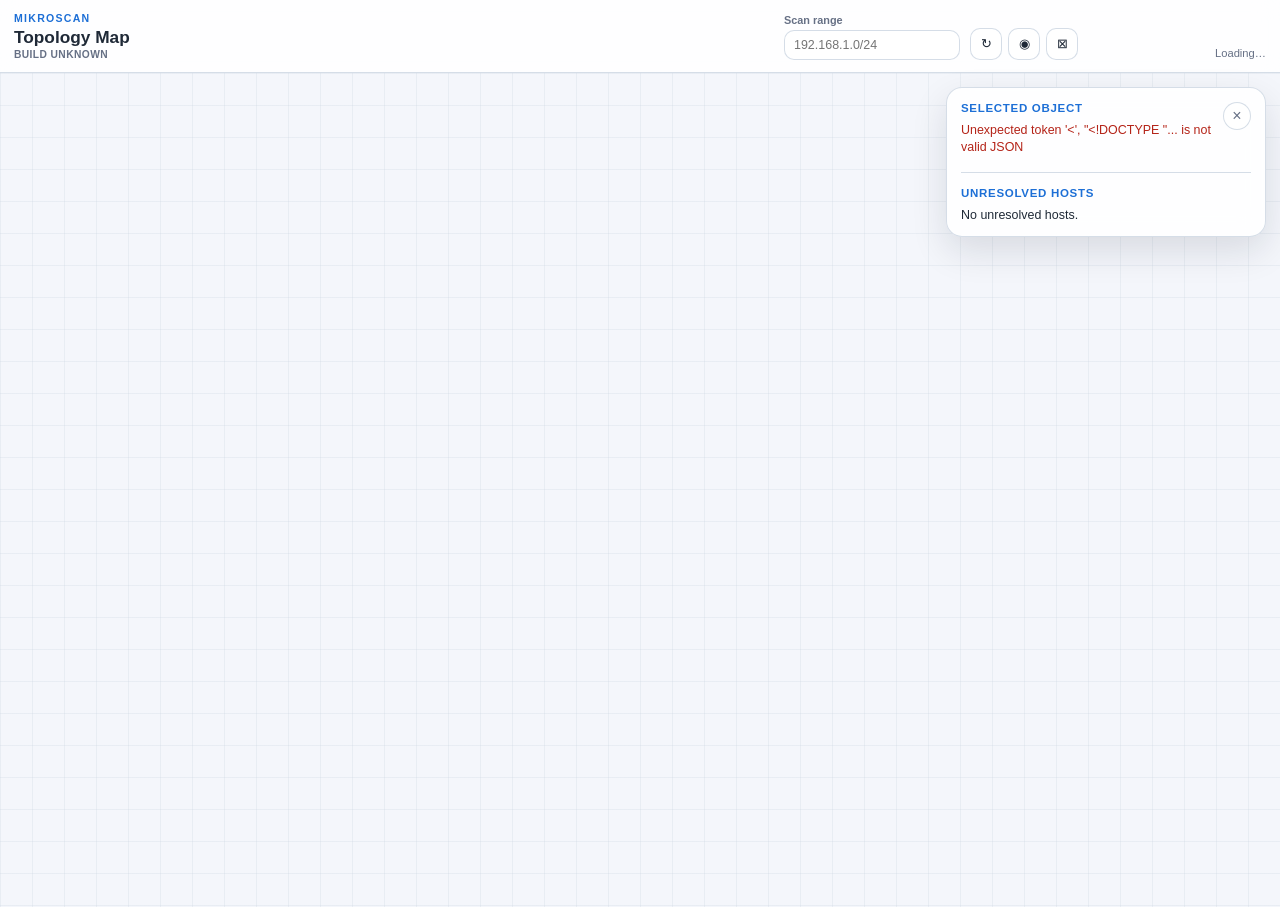
==== commit 9c00d5e2: "Refine scan range defaults and remove debug controls Use the configured default scan range in the we" ====
--- a/addons/mikroscan/app/web/index.html
+++ b/addons/mikroscan/app/web/index.html
@@ -24,9 +24,6 @@
         <div class="action-row">
           <button id="refresh-topology" class="icon-button" type="button" title="Reload topology" aria-label="Reload topology">
             <span class="icon" aria-hidden="true">&#8635;</span>
-          </button>
-          <button id="generate-topology" class="icon-button" type="button" title="Regenerate topology" aria-label="Regenerate topology">
-            <span class="icon" aria-hidden="true">&#916;</span>
           </button>
           <button id="scan-network" class="icon-button" type="button" title="Refresh from devices" aria-label="Refresh from devices">
             <span class="icon" aria-hidden="true">&#9673;</span>
--- a/addons/mikroscan/app/web/styles.css
+++ b/addons/mikroscan/app/web/styles.css
@@ -178,10 +178,16 @@
   pointer-events: none;
 }
 
+.edge-layer {
+  overflow: visible;
+}
+
 .edge-line {
   stroke: color-mix(in srgb, var(--muted) 48%, transparent);
   stroke-width: 2;
   fill: none;
+  stroke-linecap: round;
+  stroke-linejoin: round;
 }
 
 .edge-label {
@@ -205,14 +211,14 @@
 
 .topology-node {
   position: absolute;
-  min-width: 124px;
-  max-width: 180px;
+  width: 172px;
+  min-height: 54px;
   padding: 7px 9px;
   border: 1px solid var(--line);
   border-left-width: 5px;
   border-radius: 12px;
   background: var(--surface-strong);
-  box-shadow: 0 6px 18px rgba(15, 23, 42, 0.1);
+  box-shadow: none;
   pointer-events: auto;
   user-select: none;
   cursor: grab;
@@ -226,6 +232,12 @@
 .topology-node.host { border-left-color: var(--host); }
 .topology-node.segment { border-left-color: var(--segment); }
 .topology-node.interface { border-left-color: var(--logical); }
+.topology-node.offline {
+  opacity: 0.64;
+  border-color: color-mix(in srgb, var(--muted) 60%, var(--line));
+  border-left-color: var(--muted);
+  color: color-mix(in srgb, var(--ink) 72%, var(--muted));
+}
 
 .node-kind {
   margin-bottom: 2px;
